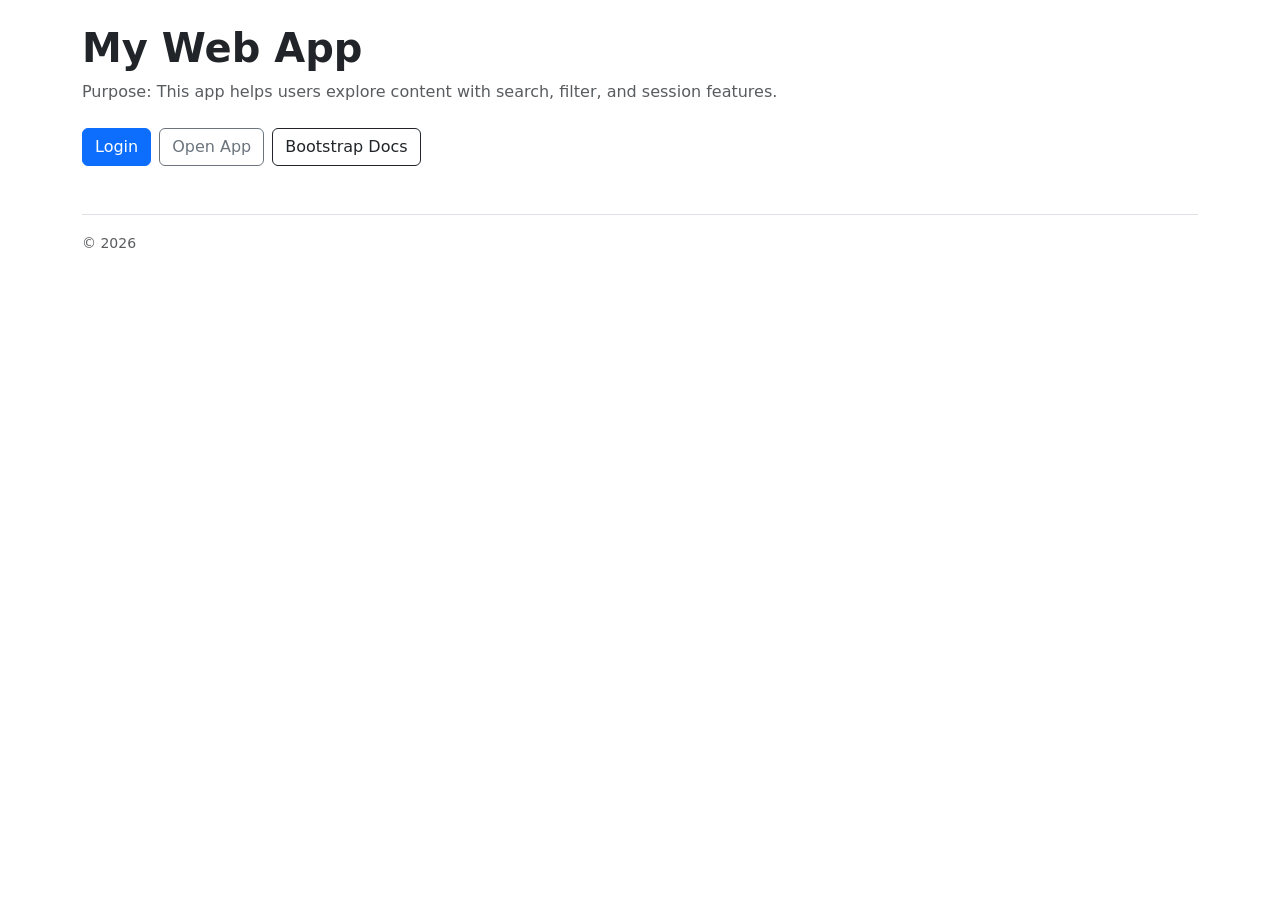
==== index.html @ 9bef2d07 "Add files via upload" ====
<!doctype html>
<html lang="en">
<head>
  <meta charset="utf-8" />
  <meta name="viewport" content="width=device-width, initial-scale=1" />
  <title>CIS 376 Web App</title>

  <link href="https://cdn.jsdelivr.net/npm/bootstrap@5.3.3/dist/css/bootstrap.min.css" rel="stylesheet">
  <link href="styles/main.css" rel="stylesheet">
</head>

<body class="container py-4">

  <header class="mb-4">
    <h1 class="fw-bold">My Web App</h1>
    <p class="text-muted">
      Purpose: This app helps users explore content with search, filter, and session features.
    </p>
  </header>

  <main class="d-flex gap-2 flex-wrap">
    <!-- internal link -->
    <a class="btn btn-primary" href="pages/login.html">Login</a>

    <!-- internal link (will be protected later) -->
    <a class="btn btn-outline-secondary" href="pages/app.html">Open App</a>

    <!-- external link -->
    <a class="btn btn-outline-dark" href="https://getbootstrap.com/" target="_blank">Bootstrap Docs</a>
  </main>

  <footer class="mt-5 pt-3 border-top text-muted">
    <small>© 2026</small>
  </footer>

  <script src="https://cdn.jsdelivr.net/npm/bootstrap@5.3.3/dist/js/bootstrap.bundle.min.js"></script>
</body>
</html>
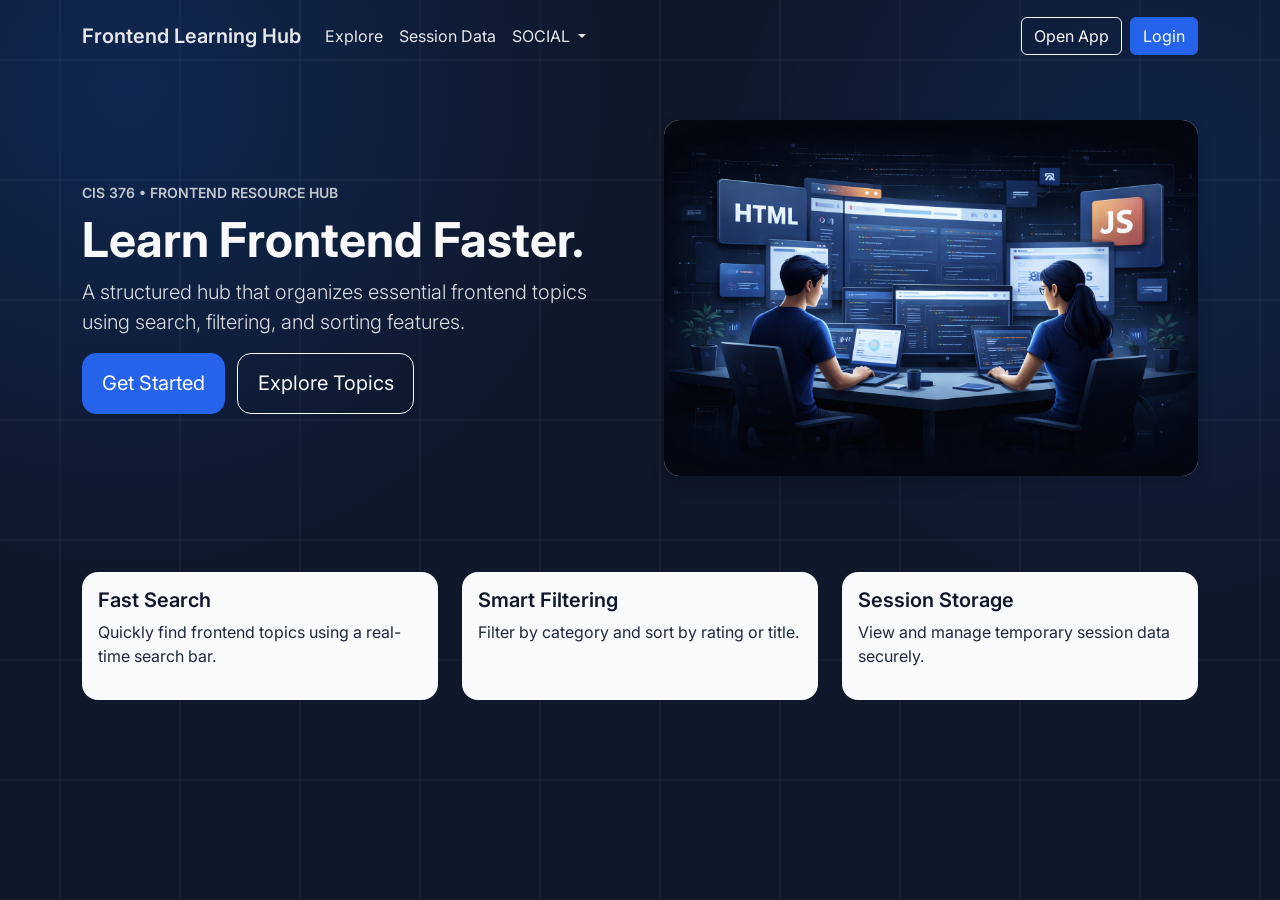
==== commit 4441e515: "Add files via upload" ====
--- a/index.html
+++ b/index.html
@@ -1,38 +1,196 @@
-<!doctype html>
+<!DOCTYPE html>
 <html lang="en">
 <head>
-  <meta charset="utf-8" />
+  <!-- Character encoding -->
+  <meta charset="UTF-8" />
+
+  <!-- Makes the page responsive on mobile -->
   <meta name="viewport" content="width=device-width, initial-scale=1" />
-  <title>CIS 376 Web App</title>
 
+  <title>Frontend Learning Hub</title>
+
+  <!-- Bootstrap CSS library (for layout & components) -->
   <link href="https://cdn.jsdelivr.net/npm/bootstrap@5.3.3/dist/css/bootstrap.min.css" rel="stylesheet">
-  <link href="styles/main.css" rel="stylesheet">
+
+  <!-- Bootstrap icons (optional icons) -->
+  <link rel="stylesheet" href="https://cdn.jsdelivr.net/npm/bootstrap-icons@1.11.3/font/bootstrap-icons.min.css">
+
+  <!-- Your custom CSS -->
+  <link rel="stylesheet" href="styles/main.css" />
 </head>
 
-<body class="container py-4">
+<body>
 
-  <header class="mb-4">
-    <h1 class="fw-bold">My Web App</h1>
-    <p class="text-muted">
-      Purpose: This app helps users explore content with search, filter, and session features.
-    </p>
+  <!-- ===== NAVBAR (Top Navigation Bar) ===== -->
+  <nav class="navbar navbar-expand-lg navbar-dark py-3">
+    <div class="container">
+
+      <!-- Website logo / name -->
+      <a class="navbar-brand fw-semibold" href="index.html">
+        Frontend Learning Hub
+      </a>
+
+      <!-- Responsive toggle button (for mobile menu) -->
+      <button class="navbar-toggler" type="button" data-bs-toggle="collapse" data-bs-target="#topNav">
+        <span class="navbar-toggler-icon"></span>
+      </button>
+
+      <!-- Navigation links -->
+      <div class="collapse navbar-collapse" id="topNav">
+
+        <!-- Left side navigation -->
+        <ul class="navbar-nav me-auto">
+          <li class="nav-item">
+            <a class="nav-link" href="pages/app.html">Explore</a>
+          </li>
+
+          <li class="nav-item">
+            <a class="nav-link" href="pages/data.html">Session Data</a>
+          </li>
+          <!-- Social dropdown added as requested -->
+          <li class="nav-item dropdown">
+            <a
+              class="nav-link dropdown-toggle"
+              href="#"
+              role="button"
+              data-bs-toggle="dropdown"
+              aria-expanded="false"
+            >
+              SOCIAL
+            </a>
+
+            <ul class="dropdown-menu dropdown-menu-end">
+              <li>
+                <a class="dropdown-item" href="https://github.com/ehassan256417-afk/project-1-2026-spring" target="_blank" rel="noopener">
+                  GitHub
+                </a>
+              </li>
+            </ul>
+          </li>
+        </ul>
+
+        <!-- Right side buttons -->
+        <div class="d-flex gap-2">
+          <a class="btn btn-outline-light" href="pages/app.html">Open App</a>
+          <a class="btn btn-primary" href="pages/login.html">Login</a>
+        </div>
+
+      </div>
+    </div>
+  </nav>
+
+  <!-- Bootstrap JS (required for navbar toggle on mobile) -->
+  <script src="https://cdn.jsdelivr.net/npm/bootstrap@5.3.3/dist/js/bootstrap.bundle.min.js"></script>
+
+  <!-- Your custom JS (placeholder for social navigation or other scripts) -->
+  <script>
+    // add any custom scripting here if needed
+  </script>
+
+
+  <!-- ===== HERO SECTION ===== -->
+  <header class="py-5">
+    <div class="container">
+      <div class="row align-items-center g-5">
+
+        <!-- Left side (Text content) -->
+        <div class="col-lg-6">
+
+          <!-- Main heading -->
+          <p class="text-uppercase small fw-semibold mb-2" style="color: rgba(255,255,255,0.75);">
+                CIS 376 • Frontend Resource Hub
+          </p>
+
+          <h1 class="display-5 fw-bold">
+            Learn Frontend Faster.
+
+          </h1>
+
+          <!-- Short description of app purpose -->
+          <p class="lead">
+            A structured hub that organizes essential frontend topics 
+            using search, filtering, and sorting features.
+          </p>
+
+          <!-- Call-to-action buttons -->
+          <a class="btn btn-primary btn-lg me-2" href="pages/login.html">
+            Get Started
+          </a>
+
+          <a class="btn btn-outline-light btn-lg" href="pages/app.html">
+            Explore Topics
+          </a>
+
+        </div>
+
+        <!-- Right side (Hero image) -->
+        <div class="col-lg-6">
+
+          <!-- App preview image -->
+          <div class="card shadow border-0">
+            <img 
+            src="assets/data/images/hero-frontend-hub.png"
+          alt="Frontend App Preview"
+          class="img-fluid"
+        />
+        </div>
+        </div>
+
+      </div>
+    </div>
   </header>
 
-  <main class="d-flex gap-2 flex-wrap">
-    <!-- internal link -->
-    <a class="btn btn-primary" href="pages/login.html">Login</a>
 
-    <!-- internal link (will be protected later) -->
-    <a class="btn btn-outline-secondary" href="pages/app.html">Open App</a>
+  <!-- ===== FEATURES SECTION ===== -->
+  <section class="pb-5">
+    <div class="container">
+      <div class="row g-4">
 
-    <!-- external link -->
-    <a class="btn btn-outline-dark" href="https://getbootstrap.com/" target="_blank">Bootstrap Docs</a>
-  </main>
+        <!-- Feature 1 -->
+        <div class="col-md-4">
+          <div class="card h-100">
+            <div class="card-body">
 
-  <footer class="mt-5 pt-3 border-top text-muted">
-    <small>© 2026</small>
-  </footer>
+              <h5>Fast Search</h5>
+              <p>
+                Quickly find frontend topics using a real-time search bar.
+              </p>
 
-  <script src="https://cdn.jsdelivr.net/npm/bootstrap@5.3.3/dist/js/bootstrap.bundle.min.js"></script>
-</body>
-</html>
+            </div>
+          </div>
+        </div>
+
+        <!-- Feature 2 -->
+        <div class="col-md-4">
+          <div class="card h-100">
+            <div class="card-body">
+
+              <h5>Smart Filtering</h5>
+              <p>
+                Filter by category and sort by rating or title.
+              </p>
+
+            </div>
+          </div>
+        </div>
+
+        <!-- Feature 3 -->
+        <div class="col-md-4">
+          <div class="card h-100">
+            <div class="card-body">
+
+              <h5>Session Storage</h5>
+              <p>
+                View and manage temporary session data securely.
+              </p>
+
+            </div>
+          </div>
+        </div>
+
+      </div>
+    </div>
+  </section>
+
+
+  
--- a/styles/main.css
+++ b/styles/main.css
@@ -0,0 +1,157 @@
+/* main.css - custom styling (Bootstrap-first) */
+
+/* Google Font (Inter) */
+@import url("https://fonts.googleapis.com/css2?family=Inter:wght@400;600;800&display=swap");
+
+/* ===== Base / Global ===== */
+body {
+  font-family: "Inter", system-ui, -apple-system, "Segoe UI", Roboto, Arial, sans-serif;
+  min-height: 100vh;
+
+  /* Dark tech background + SVG pattern (requirement) */
+  background-color: #0F172A;
+  color: rgba(248, 249, 250, 0.88);
+
+  background-image:
+    url("data:image/svg+xml,%3Csvg xmlns='http://www.w3.org/2000/svg' width='120' height='120'%3E%3Cpath d='M0 60H120M60 0V120' stroke='rgba(255,255,255,0.06)' stroke-width='1'/%3E%3C/svg%3E"),
+    radial-gradient(900px circle at 10% 10%, rgba(13,110,253,0.18), transparent 55%),
+    radial-gradient(800px circle at 90% 20%, rgba(13,110,253,0.14), transparent 55%);
+  background-repeat: repeat, no-repeat, no-repeat;
+  background-size: auto, auto, auto;
+}
+
+/* Keep headings readable on dark background */
+h1, h2, h3, h4, h5, h6, label {
+  color: #F8F9FA;
+}
+
+/* Optional: make default muted text on dark background */
+.small,
+.text-secondary {
+  color: rgba(248, 249, 250, 0.75);
+}
+
+/* ===== Navbar ===== */
+.navbar {
+  background-color: transparent;
+}
+
+/* Make brand + links clear (Bootstrap already helps, this is extra safety) */
+.navbar .navbar-brand,
+.navbar .nav-link {
+  color: rgba(248, 249, 250, 0.92);
+}
+.navbar .nav-link:hover {
+  color: #F8F9FA;
+}
+
+/* ===== Buttons ===== */
+.btn-primary {
+  background-color: #2563EB;
+  border-color: #2563EB;
+}
+
+.btn-primary:hover,
+.btn-primary:focus {
+  background-color: #1E40AF;
+  border-color: #1E40AF;
+}
+
+/* Nicer large buttons on landing */
+.btn-lg {
+  border-radius: 14px;
+  padding: 0.9rem 1.2rem;
+}
+
+/* ===== Images ===== */
+img {
+  border-radius: 16px;
+}
+
+/* ===== Cards ===== */
+.card {
+  background-color: #F8FAFC;
+  color: #1E293B;
+  border-radius: 16px;
+  border: none;
+}
+
+/* Keep text inside cards readable (avoid white text issues) */
+.card p,
+.card small,
+.card .text-muted,
+.card a,
+.card li {
+  color: #1E293B;
+}
+
+.card .text-muted {
+  color: rgba(30, 41, 59, 0.75);
+}
+
+.card h5,
+.card .card-title {
+  font-weight: 600;
+  color: #0F172A;
+}
+
+/* ===== Sections spacing ===== */
+section {
+  padding-top: 3rem;
+  padding-bottom: 3rem;
+}
+
+.social {
+  display: flex;
+  flex-direction: column;
+  gap: 1.5rem;
+}
+
+.social-title {
+  font-size: 0.75rem;
+  font-weight: 600;
+  letter-spacing: 0.1em;
+  color: var(--vp-c-text-2);
+}
+
+.social-list {
+  display: flex;
+  flex-direction: column;
+  gap: 1rem;
+  list-style: none;
+  padding: 0;
+  margin: 0;
+}
+
+.social-list li {
+  display: flex;
+  align-items: center;
+  gap: 0.75rem;
+  font-size: 0.875rem;
+  color: var(--vp-c-text-1);
+}
+
+.social-list img {
+  width: 40px;
+  height: 40px;
+}
+
+/* Dark dropdown look */
+.dropdown-menu {
+  background: rgba(15, 20, 35, 0.95);
+  border: 1px solid rgba(255,255,255,0.12);
+  border-radius: 12px;
+  padding: 10px;
+}
+
+.dropdown-item {
+  color: #fff;
+  border-radius: 10px;
+  padding: 10px 12px;
+}
+
+.dropdown-item:hover,
+.dropdown-item:focus {
+  background: rgba(255,255,255,0.10);
+  color: #fff;
+}
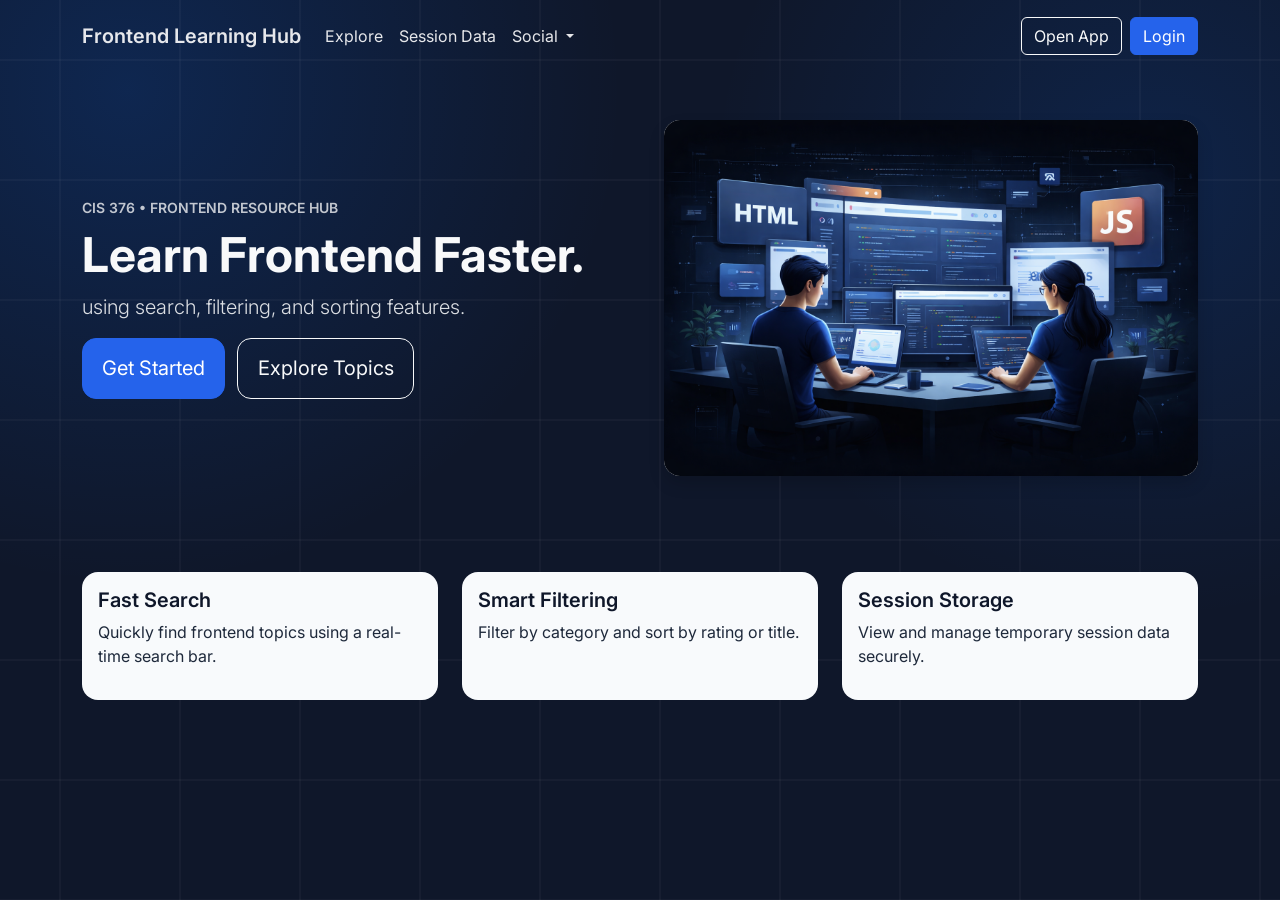
==== commit f15ceb4a: "Add files via upload" ====
--- a/index.html
+++ b/index.html
@@ -15,39 +15,47 @@
   <!-- Bootstrap icons (optional icons) -->
   <link rel="stylesheet" href="https://cdn.jsdelivr.net/npm/bootstrap-icons@1.11.3/font/bootstrap-icons.min.css">
 
-  <!-- Your custom CSS -->
+  <!-- my custom CSS -->
   <link rel="stylesheet" href="styles/main.css" />
 </head>
 
 <body>
 
-  <!-- ===== NAVBAR (Top Navigation Bar) ===== -->
+  <!-- ===== NAVBAR (Top Navigation Bar) ===== --> 
+   <!-- The navbar is a responsive navigation bar that includes the website logo/name, navigation links, and buttons for opening the app and logging in. It uses Bootstrap's navbar component for styling and responsiveness. The "Social" dropdown contains a link to the GitHub repository for the project, allowing users to easily access the source code and contribute if they wish. The navbar is designed to provide easy access to key sections of the website while maintaining a clean and modern look. -->
   <nav class="navbar navbar-expand-lg navbar-dark py-3">
     <div class="container">
 
       <!-- Website logo / name -->
+       <!-- The navbar-brand class is used to style the website logo or name, which serves as a link to the home page (index.html). In this case, it displays "Frontend Learning Hub" as the brand name of the website. This element is typically placed on the left side of the navbar and helps users identify the website they are visiting. -->
+
       <a class="navbar-brand fw-semibold" href="index.html">
         Frontend Learning Hub
       </a>
 
       <!-- Responsive toggle button (for mobile menu) -->
+       <!-- The navbar-toggler button is used to toggle the visibility of the navigation links on smaller screens (mobile devices). When clicked, it will expand or collapse the navigation menu, allowing users to access the links without taking up too much space on the screen. This is a standard feature in Bootstrap's responsive navbar component, ensuring that the navigation remains accessible and user-friendly across different device sizes. -->
       <button class="navbar-toggler" type="button" data-bs-toggle="collapse" data-bs-target="#topNav">
         <span class="navbar-toggler-icon"></span>
       </button>
 
       <!-- Navigation links -->
+       <!-- The navigation links are contained within a collapsible div with the ID "topNav". This section includes links to the "Explore" page (app.html) and the "Session Data" page (data.html). Additionally, there is a "Social" dropdown menu that contains a link to the GitHub repository for the project. The navigation links are styled using Bootstrap's navbar classes to ensure they are displayed correctly and are responsive on different screen sizes. -->
       <div class="collapse navbar-collapse" id="topNav">
 
         <!-- Left side navigation -->
+         <!-- The left side of the navbar contains the main navigation links for the website. The "Explore" link directs users to the app.html page where they can explore frontend topics, while the "Session Data" link takes them to the data.html page where they can view session storage data. The "Social" dropdown provides access to external social media or project links, in this case, a link to the GitHub repository for the project. This structure allows users to easily navigate to key sections of the website and access additional resources related to the project. -->
         <ul class="navbar-nav me-auto">
           <li class="nav-item">
             <a class="nav-link" href="pages/app.html">Explore</a>
           </li>
-
+          <!-- The "Explore" link directs users to the app.html page where they can explore frontend topics, while the "Session Data" link takes them to the data.html page where they can view session storage data. The "Social" dropdown provides access to external social media or project links, in this case, a link to the GitHub repository for the project. This structure allows users to easily navigate to key sections of the website and access additional resources related to the project. -->
           <li class="nav-item">
             <a class="nav-link" href="pages/data.html">Session Data</a>
           </li>
-          <!-- Social dropdown added as requested -->
+          <!-- Social dropdown added as requested -->     
+           <!-- The "Social" dropdown contains a link to the GitHub repository for the project, allowing users to easily access the source code and contribute if they wish. This dropdown is implemented using Bootstrap's dropdown component, ensuring it is styled correctly and functions properly across different devices and screen sizes.
+           <!-- The "Social" dropdown contains a link to the GitHub repository for the project, allowing users to easily access the source code and contribute if they wish. This dropdown is implemented using Bootstrap's dropdown component, ensuring it is styled correctly and functions properly across different devices and screen sizes.-->
           <li class="nav-item dropdown">
             <a
               class="nav-link dropdown-toggle"
@@ -56,13 +64,13 @@
               data-bs-toggle="dropdown"
               aria-expanded="false"
             >
-              SOCIAL
+              Social
             </a>
 
             <ul class="dropdown-menu dropdown-menu-end">
               <li>
-                <a class="dropdown-item" href="https://github.com/ehassan256417-afk/project-1-2026-spring" target="_blank" rel="noopener">
-                  GitHub
+                <a class="dropdown-item text-center fs-6 p-0" href="https://github.com/ehassan256417-afk/project-1-2026-spring" target="_blank" rel="noopener">
+                  GitHub <i class="bi bi-github"></i>
                 </a>
               </li>
             </ul>
@@ -82,7 +90,7 @@
   <!-- Bootstrap JS (required for navbar toggle on mobile) -->
   <script src="https://cdn.jsdelivr.net/npm/bootstrap@5.3.3/dist/js/bootstrap.bundle.min.js"></script>
 
-  <!-- Your custom JS (placeholder for social navigation or other scripts) -->
+  <!-- my custom JS (placeholder for social navigation or other scripts) -->
   <script>
     // add any custom scripting here if needed
   </script>
@@ -108,7 +116,7 @@
 
           <!-- Short description of app purpose -->
           <p class="lead">
-            A structured hub that organizes essential frontend topics 
+            <!-- A structured hub that organizes essential frontend topics  -->
             using search, filtering, and sorting features.
           </p>
 
